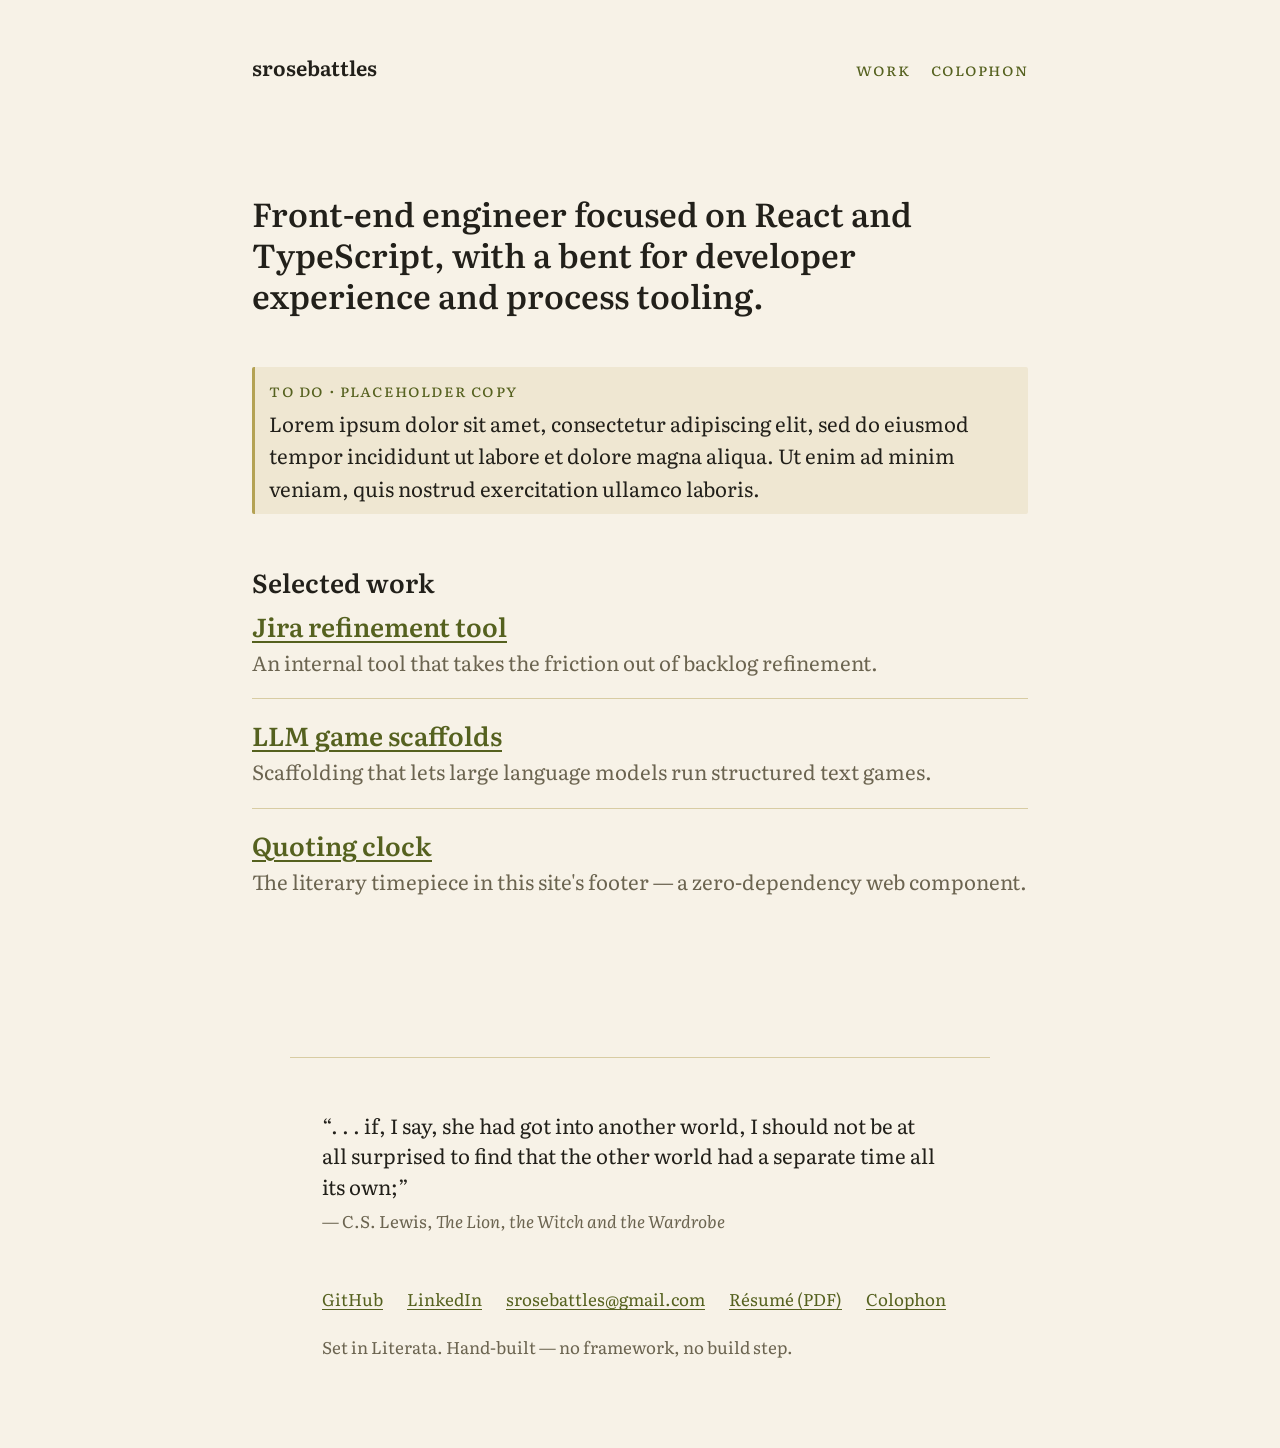
==== index.html @ 92bad184 "Add home page with positioning statement, work index, and shared footer The h1 is the (editable, TOD" ====
<!DOCTYPE html>
<html lang="en">
<head>
  <meta charset="utf-8">
  <meta name="viewport" content="width=device-width, initial-scale=1">
  <!-- TODO(srosebattles): replace the handle with your display name here, in
       the OG tags, and in the JSON-LD Person block below. -->
  <title>srosebattles — front-end engineer</title>
  <meta name="description" content="Portfolio of srosebattles, a front-end engineer focused on React and TypeScript, with a bent for developer experience and process tooling.">
  <meta name="color-scheme" content="light dark">
  <meta name="theme-color" content="#f7f2e7" media="(prefers-color-scheme: light)">
  <meta name="theme-color" content="#1a1914" media="(prefers-color-scheme: dark)">
  <link rel="canonical" href="https://srosebattles.github.io/text-first-portfolio-site/">
  <link rel="icon" href="assets/favicon.svg" type="image/svg+xml">
  <link rel="preload" href="assets/fonts/Literata-latin.woff2" as="font" type="font/woff2" crossorigin>
  <link rel="stylesheet" href="assets/site.css">
  <meta property="og:type" content="website">
  <meta property="og:site_name" content="srosebattles">
  <meta property="og:title" content="srosebattles — front-end engineer">
  <meta property="og:description" content="Front-end engineer focused on React and TypeScript, with a bent for developer experience and process tooling.">
  <meta property="og:url" content="https://srosebattles.github.io/text-first-portfolio-site/">
  <meta property="og:image" content="https://srosebattles.github.io/text-first-portfolio-site/assets/og.png">
  <meta property="og:image:width" content="1200">
  <meta property="og:image:height" content="630">
  <meta property="og:image:alt" content="Text on warm paper: srosebattles, front-end engineer.">
  <meta name="twitter:card" content="summary_large_image">
  <meta name="twitter:title" content="srosebattles — front-end engineer">
  <meta name="twitter:description" content="Front-end engineer focused on React and TypeScript, with a bent for developer experience and process tooling.">
  <meta name="twitter:image" content="https://srosebattles.github.io/text-first-portfolio-site/assets/og.png">
  <script type="module" src="assets/quoting-clock.js"></script>
  <script type="application/ld+json">
  {
    "@context": "https://schema.org",
    "@type": "Person",
    "name": "srosebattles",
    "url": "https://srosebattles.github.io/text-first-portfolio-site/",
    "email": "mailto:srosebattles@gmail.com",
    "jobTitle": "Front-end engineer",
    "sameAs": [
      "https://github.com/srosebattles",
      "https://www.linkedin.com/in/srosebattles"
    ]
  }
  </script>
</head>
<body>
  <a class="skip-link" href="#main">Skip to content</a>

  <header class="site-header">
    <p class="site-name">srosebattles</p>
    <nav class="site-nav" aria-label="Site">
      <ul>
        <li><a href="#work">Work</a></li>
        <li><a href="colophon/">Colophon</a></li>
      </ul>
    </nav>
  </header>

  <main id="main">
    <!-- TODO(srosebattles): edit the positioning statement in your own words. -->
    <h1 class="statement">Front-end engineer focused on React and TypeScript, with&nbsp;a bent for developer experience and process&nbsp;tooling.</h1>

    <!-- TODO(srosebattles): replace with a short about paragraph. -->
    <p data-todo>Lorem ipsum dolor sit amet, consectetur adipiscing elit, sed do
    eiusmod tempor incididunt ut labore et dolore magna aliqua. Ut enim ad minim
    veniam, quis nostrud exercitation ullamco laboris.</p>

    <section id="work" aria-labelledby="work-heading">
      <h2 id="work-heading">Selected work</h2>
      <ol class="work-index">
        <li>
          <h3><a href="work/jira-refinement-tool/">Jira refinement tool</a></h3>
          <!-- TODO(srosebattles): edit this one-sentence hook. -->
          <p>An internal tool that takes the friction out of backlog refinement.</p>
        </li>
        <li>
          <h3><a href="work/llm-game-scaffolds/">LLM game scaffolds</a></h3>
          <!-- TODO(srosebattles): edit this one-sentence hook. -->
          <p>Scaffolding that lets large language models run structured text games.</p>
        </li>
        <li>
          <h3><a href="work/quoting-clock/">Quoting clock</a></h3>
          <!-- TODO(srosebattles): edit this one-sentence hook. -->
          <p>The literary timepiece in this site's footer — a zero-dependency web component.</p>
        </li>
      </ol>
    </section>
  </main>

  <footer class="site-footer">
    <quoting-clock>
      <figure>
        <blockquote>“. . . if, I say, she had got into another world, I should
        not be at all surprised to find that the other world had a separate
        time all its own;”</blockquote>
        <figcaption>— C.S. Lewis, <cite>The Lion, the Witch and the Wardrobe</cite></figcaption>
      </figure>
    </quoting-clock>
    <nav aria-label="Elsewhere">
      <ul>
        <li><a href="https://github.com/srosebattles">GitHub</a></li>
        <li><a href="https://www.linkedin.com/in/srosebattles">LinkedIn</a></li>
        <li><a href="mailto:srosebattles@gmail.com">srosebattles@gmail.com</a></li>
        <li><a href="resume.pdf">Résumé (PDF)</a></li>
        <li><a href="colophon/">Colophon</a></li>
      </ul>
    </nav>
    <p class="fineprint">Set in Literata. Hand-built — no framework, no build step.</p>
  </footer>

  <!-- GoatCounter — the site's only third-party request.
       TODO(srosebattles): register at goatcounter.com and replace the site code. -->
  <script data-goatcounter="https://SROSEBATTLES_TODO.goatcounter.com/count" async src="https://gc.zgo.at/count.js"></script>
</body>
</html>
---- assets/site.css ----
/* ==========================================================================
   site.css — the one stylesheet.
   Order: tokens → fonts → reset → base typography → layout → components
   → states & motion. Colors exist only as tokens in the two blocks below.
   ========================================================================== */

/* --------------------------------------------------------------------------
   1 · Design tokens
   Text colors are AA-checked against both paper and tint (see CLAUDE.md).
   --color-khaki is non-text only: rules, markers, tints, hover decoration.
   -------------------------------------------------------------------------- */

:root {
  color-scheme: light dark;

  /* color: light scheme — warm paper, near-black ink, olive accent */
  --color-paper: #f7f2e7;
  --color-paper-tint: #efe7d2;
  --color-ink: #22201a;
  --color-ink-muted: #6b6450;
  --color-accent-ink: #55611f; /* olive dark enough for text: 6.0:1 on paper */
  --color-khaki: #b4a254;      /* non-text accent only */
  --color-rule: #d8cca3;

  /* type */
  --font-serif: "Literata", Georgia, "Times New Roman", serif;

  /* fluid scale, ~18px→20px body between 320px and 1280px viewports */
  --step--1: clamp(0.94rem, 0.9rem + 0.2vw, 1.06rem);
  --step-0: clamp(1.125rem, 1.07rem + 0.26vw, 1.28rem);
  --step-1: clamp(1.35rem, 1.26rem + 0.44vw, 1.62rem);
  --step-2: clamp(1.62rem, 1.47rem + 0.73vw, 2.07rem);
  --step-3: clamp(1.94rem, 1.71rem + 1.16vw, 2.66rem);

  /* space */
  --gutter: clamp(1rem, 4vw, 2rem);
  --space-s: 0.75rem;
  --space-m: 1.25rem;
  --space-l: clamp(2rem, 1.6rem + 2vw, 3.25rem);
  --space-xl: clamp(3.25rem, 2.4rem + 4vw, 5.5rem);

  /* body measure: 65–75ch per the design system */
  --measure: 70ch;
}

@media (prefers-color-scheme: dark) {
  :root {
    /* dark scheme — accent shifts to desaturated sage/gold-green */
    --color-paper: #1a1914;
    --color-paper-tint: #24221a;
    --color-ink: #eae3d2;
    --color-ink-muted: #a89f87;
    --color-accent-ink: #b9be8c; /* sage: 9.1:1 on dark paper */
    --color-khaki: #6e6f4c;
    --color-rule: #3a382b;
  }
}

/* --------------------------------------------------------------------------
   2 · Fonts — self-hosted Literata, variable (opsz 7–72, wght 200–900)
   -------------------------------------------------------------------------- */

@font-face {
  font-family: "Literata";
  src: url("fonts/Literata-latin.woff2") format("woff2");
  font-weight: 200 900;
  font-style: normal;
  font-display: swap;
}

@font-face {
  font-family: "Literata";
  src: url("fonts/Literata-Italic-latin.woff2") format("woff2");
  font-weight: 200 900;
  font-style: italic;
  font-display: swap;
}

/* --------------------------------------------------------------------------
   3 · Reset (small on purpose)
   -------------------------------------------------------------------------- */

*,
*::before,
*::after {
  box-sizing: border-box;
}

body,
h1,
h2,
h3,
p,
ul,
ol,
li,
figure,
blockquote {
  margin: 0;
}

/* --------------------------------------------------------------------------
   4 · Base typography
   -------------------------------------------------------------------------- */

html {
  background: var(--color-paper);
}

body {
  font-family: var(--font-serif);
  font-size: var(--step-0);
  font-optical-sizing: auto;
  line-height: 1.6;
  color: var(--color-ink);
  background: var(--color-paper);
  -webkit-text-size-adjust: 100%;
}

h1 {
  font-size: var(--step-3);
  font-weight: 640;
  line-height: 1.15;
  text-wrap: balance;
}

h2 {
  font-size: var(--step-1);
  font-weight: 600;
  line-height: 1.25;
  margin-block: var(--space-l) var(--space-s);
  text-wrap: balance;
}

h3 {
  font-size: var(--step-0);
  font-weight: 640;
  line-height: 1.3;
  margin-block: var(--space-m) var(--space-s);
}

p,
ul,
ol {
  margin-block-end: 1em;
}

a {
  color: var(--color-accent-ink);
  text-decoration-thickness: 0.06em;
  text-underline-offset: 0.16em;
}

a:hover {
  text-decoration-color: var(--color-khaki);
  text-decoration-thickness: 0.12em;
}

::selection {
  background: var(--color-khaki);
  color: var(--color-ink);
}

/* --------------------------------------------------------------------------
   5 · Layout — one centered column of readable measure
   -------------------------------------------------------------------------- */

.site-header,
main,
.site-footer {
  max-inline-size: var(--measure);
  margin-inline: auto;
  padding-inline: var(--gutter);
}

main {
  padding-block-end: var(--space-xl);
}

/* --------------------------------------------------------------------------
   6 · Components
   -------------------------------------------------------------------------- */

/* Skip link — first focusable element on every page */
.skip-link {
  position: absolute;
  inset-block-start: 0.75rem;
  inset-inline-start: 0.75rem;
  z-index: 1;
  padding: 0.5rem 0.9rem;
  background: var(--color-paper);
  border: 1px solid var(--color-khaki);
  transform: translateY(calc(-100% - 1.5rem));
}

.skip-link:focus-visible {
  transform: none;
}

/* Site header */
.site-header {
  display: flex;
  flex-wrap: wrap;
  align-items: baseline;
  justify-content: space-between;
  gap: var(--space-s) var(--space-m);
  padding-block: var(--space-l) var(--space-xl);
}

.site-name {
  font-weight: 640;
  font-size: var(--step-0);
}

.site-name a {
  color: inherit;
  text-decoration: none;
}

.site-name a:hover {
  text-decoration: underline;
  text-decoration-color: var(--color-khaki);
  text-decoration-thickness: 0.12em;
}

.site-nav ul {
  display: flex;
  gap: var(--space-m);
  list-style: none;
  padding: 0;
  margin: 0;
}

.site-nav a {
  font-size: var(--step--1);
  font-variant-caps: all-small-caps;
  letter-spacing: 0.07em;
  text-decoration: none;
}

.site-nav a:hover {
  text-decoration: underline;
  text-decoration-color: var(--color-khaki);
}

.site-nav a[aria-current="page"] {
  color: var(--color-ink-muted);
  border-block-end: 2px solid var(--color-khaki);
}

/* Masthead (home) */
.masthead {
  padding-block: var(--space-xl) 0;
}

/* Statement — the home page's h1 is the positioning statement */
.statement {
  font-size: var(--step-2);
  font-weight: 560;
  line-height: 1.25;
  margin-block-end: var(--space-l);
}

/* Standfirst — the big opening line on every page */
.standfirst {
  font-size: var(--step-1);
  font-weight: 380;
  line-height: 1.4;
  margin-block: var(--space-m) 0;
  text-wrap: pretty;
}

/* Tech-context line on case studies */
.tech-context {
  font-size: var(--step--1);
  font-variant-caps: all-small-caps;
  letter-spacing: 0.07em;
  color: var(--color-ink-muted);
  margin-block: var(--space-s) 0;
}

/* Case-study index on the home page */
.work-index {
  list-style: none;
  padding: 0;
}

.work-index > li + li {
  margin-block-start: var(--space-m);
  border-block-start: 1px solid var(--color-rule);
  padding-block-start: var(--space-m);
}

.work-index h3 {
  margin-block: 0 0.15rem;
  font-size: var(--step-1);
  font-weight: 600;
}

.work-index p {
  margin: 0;
  color: var(--color-ink-muted);
}

/* Placeholder copy awaiting the owner's own words */
[data-todo] {
  background: var(--color-paper-tint);
  border-inline-start: 3px solid var(--color-khaki);
  border-radius: 2px;
  padding: 0.6rem 0.9rem;
}

[data-todo]::before {
  content: "to do · placeholder copy";
  display: block;
  font-size: var(--step--1);
  font-variant-caps: all-small-caps;
  letter-spacing: 0.07em;
  color: var(--color-accent-ink);
  margin-block-end: 0.2rem;
}

/* Site footer */
.site-footer {
  border-block-start: 1px solid var(--color-rule);
  margin-block-start: var(--space-l);
  padding-block: var(--space-l) var(--space-xl);
  font-size: var(--step--1);
}

.site-footer nav ul {
  display: flex;
  flex-wrap: wrap;
  gap: 0.35rem 1.5rem;
  list-style: none;
  padding: 0;
  margin: 0;
}

.fineprint {
  color: var(--color-ink-muted);
  margin-block: var(--space-m) 0;
}

/* Quoting clock — <quoting-clock> custom element, static fallback inside */
quoting-clock {
  display: block;
  margin-block-end: var(--space-l);
}

quoting-clock .clock-time {
  font-variant-caps: all-small-caps;
  letter-spacing: 0.07em;
  color: var(--color-accent-ink);
  margin-block-end: 0.35rem;
}

quoting-clock .clock-time::before {
  content: "";
  display: inline-block;
  inline-size: 1.5rem;
  block-size: 0.14em;
  background: var(--color-khaki);
  margin-inline-end: 0.6rem;
  vertical-align: 0.22em;
}

quoting-clock blockquote {
  font-size: var(--step-0);
  line-height: 1.5;
  text-wrap: pretty;
}

quoting-clock figcaption {
  color: var(--color-ink-muted);
  margin-block-start: 0.35rem;
}

/* --------------------------------------------------------------------------
   7 · States & motion — all motion gated on prefers-reduced-motion
   -------------------------------------------------------------------------- */

:focus-visible {
  outline: 2px solid var(--color-accent-ink);
  outline-offset: 3px;
  border-radius: 1px;
}

@keyframes clock-fade {
  from {
    opacity: 0;
    translate: 0 0.3rem;
  }
  to {
    opacity: 1;
    translate: 0 0;
  }
}

@media (prefers-reduced-motion: no-preference) {
  html {
    scroll-behavior: smooth;
  }

  a {
    transition: text-decoration-color 150ms ease, text-decoration-thickness 150ms ease;
  }

  quoting-clock .clock-swap {
    animation: clock-fade 500ms ease-out both;
  }
}
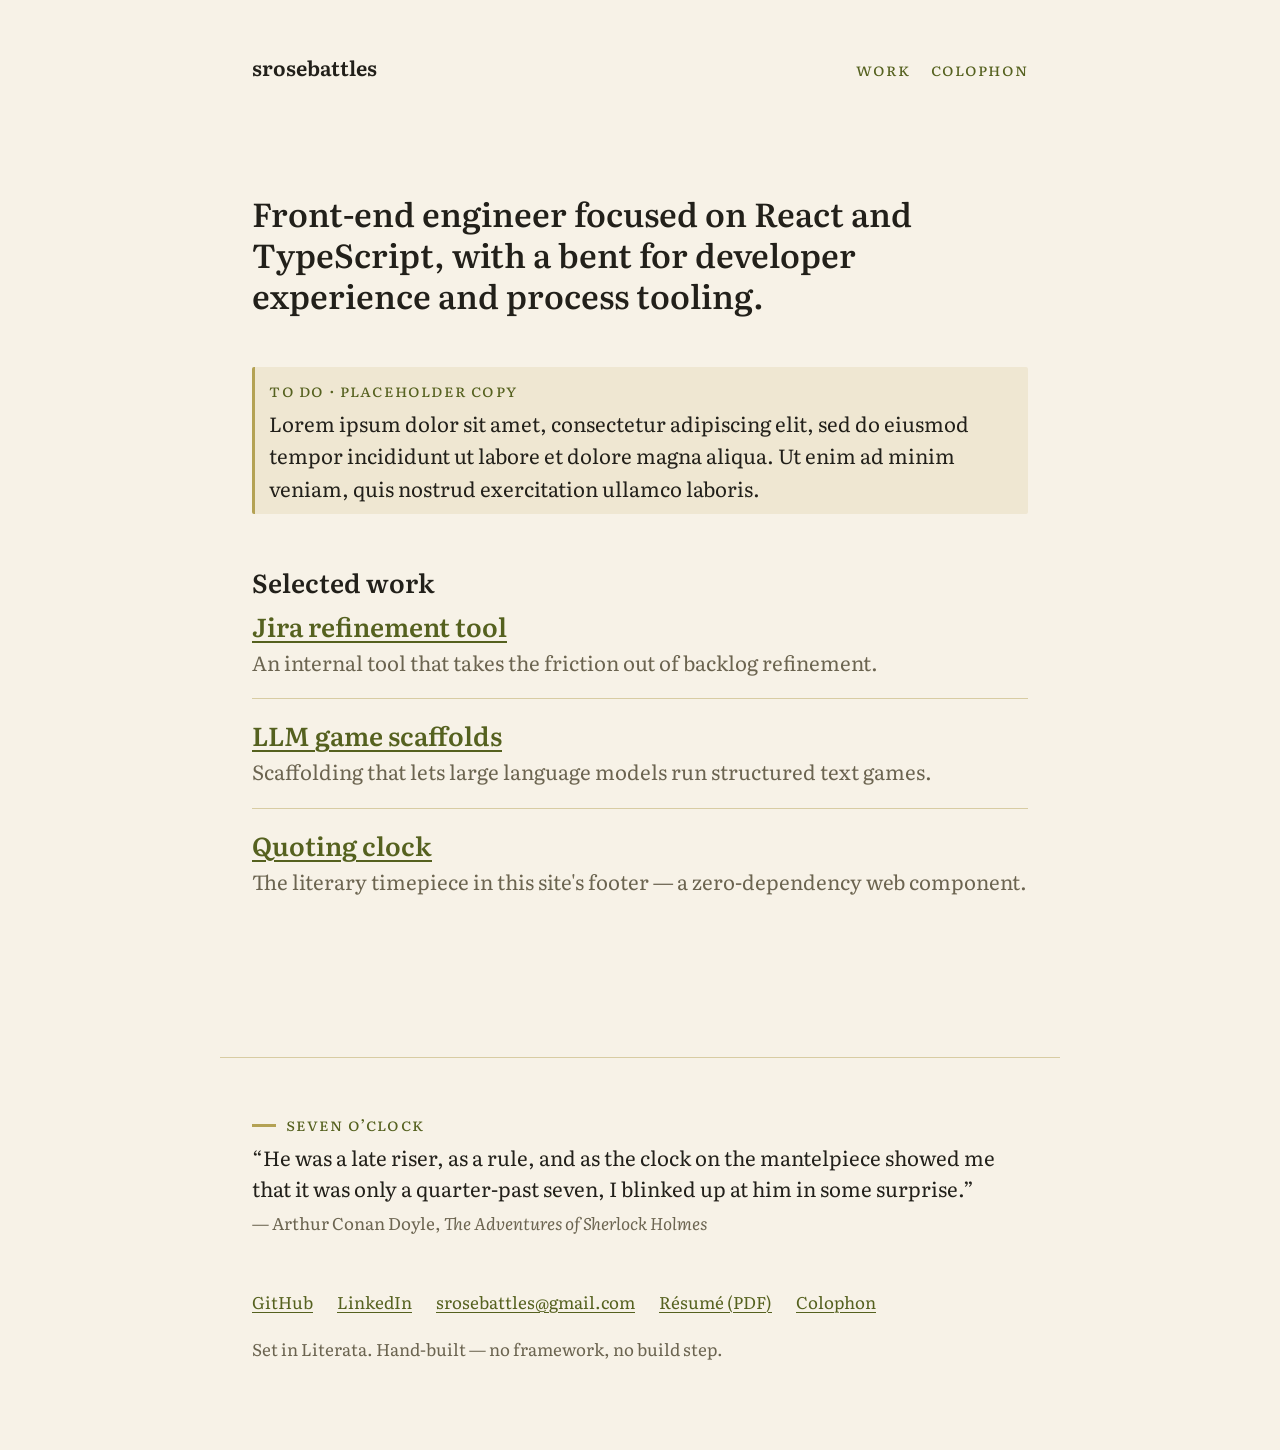
==== commit c851aaff: "Remove the tagline from the Open Graph card The card is now the wordmark alone, so it makes no claim" ====
--- a/index.html
+++ b/index.html
@@ -22,7 +22,7 @@
   <meta property="og:image" content="https://srosebattles.github.io/text-first-portfolio-site/assets/og.png">
   <meta property="og:image:width" content="1200">
   <meta property="og:image:height" content="630">
-  <meta property="og:image:alt" content="Text on warm paper: srosebattles, front-end engineer.">
+  <meta property="og:image:alt" content="Text on warm paper: srosebattles.">
   <meta name="twitter:card" content="summary_large_image">
   <meta name="twitter:title" content="srosebattles — front-end engineer">
   <meta name="twitter:description" content="Front-end engineer focused on React and TypeScript, with a bent for developer experience and process tooling.">
--- a/assets/site.css
+++ b/assets/site.css
@@ -156,6 +156,14 @@
   text-decoration-thickness: 0.12em;
 }
 
+code {
+  font-family: ui-monospace, "SF Mono", Menlo, Consolas, monospace;
+  font-size: 0.85em;
+  background: var(--color-paper-tint);
+  padding: 0.1em 0.35em;
+  border-radius: 3px;
+}
+
 ::selection {
   background: var(--color-khaki);
   color: var(--color-ink);
@@ -320,11 +328,15 @@
   margin-block-end: 0.2rem;
 }
 
-/* Site footer */
+/* Site footer. NB: the measure is in ch, so the container must keep the
+   body font-size — only inner text scales down. */
 .site-footer {
   border-block-start: 1px solid var(--color-rule);
   margin-block-start: var(--space-l);
   padding-block: var(--space-l) var(--space-xl);
+}
+
+.site-footer nav {
   font-size: var(--step--1);
 }
 
@@ -338,6 +350,7 @@
 }
 
 .fineprint {
+  font-size: var(--step--1);
   color: var(--color-ink-muted);
   margin-block: var(--space-m) 0;
 }
@@ -349,6 +362,7 @@
 }
 
 quoting-clock .clock-time {
+  font-size: var(--step--1);
   font-variant-caps: all-small-caps;
   letter-spacing: 0.07em;
   color: var(--color-accent-ink);
@@ -372,6 +386,7 @@
 }
 
 quoting-clock figcaption {
+  font-size: var(--step--1);
   color: var(--color-ink-muted);
   margin-block-start: 0.35rem;
 }
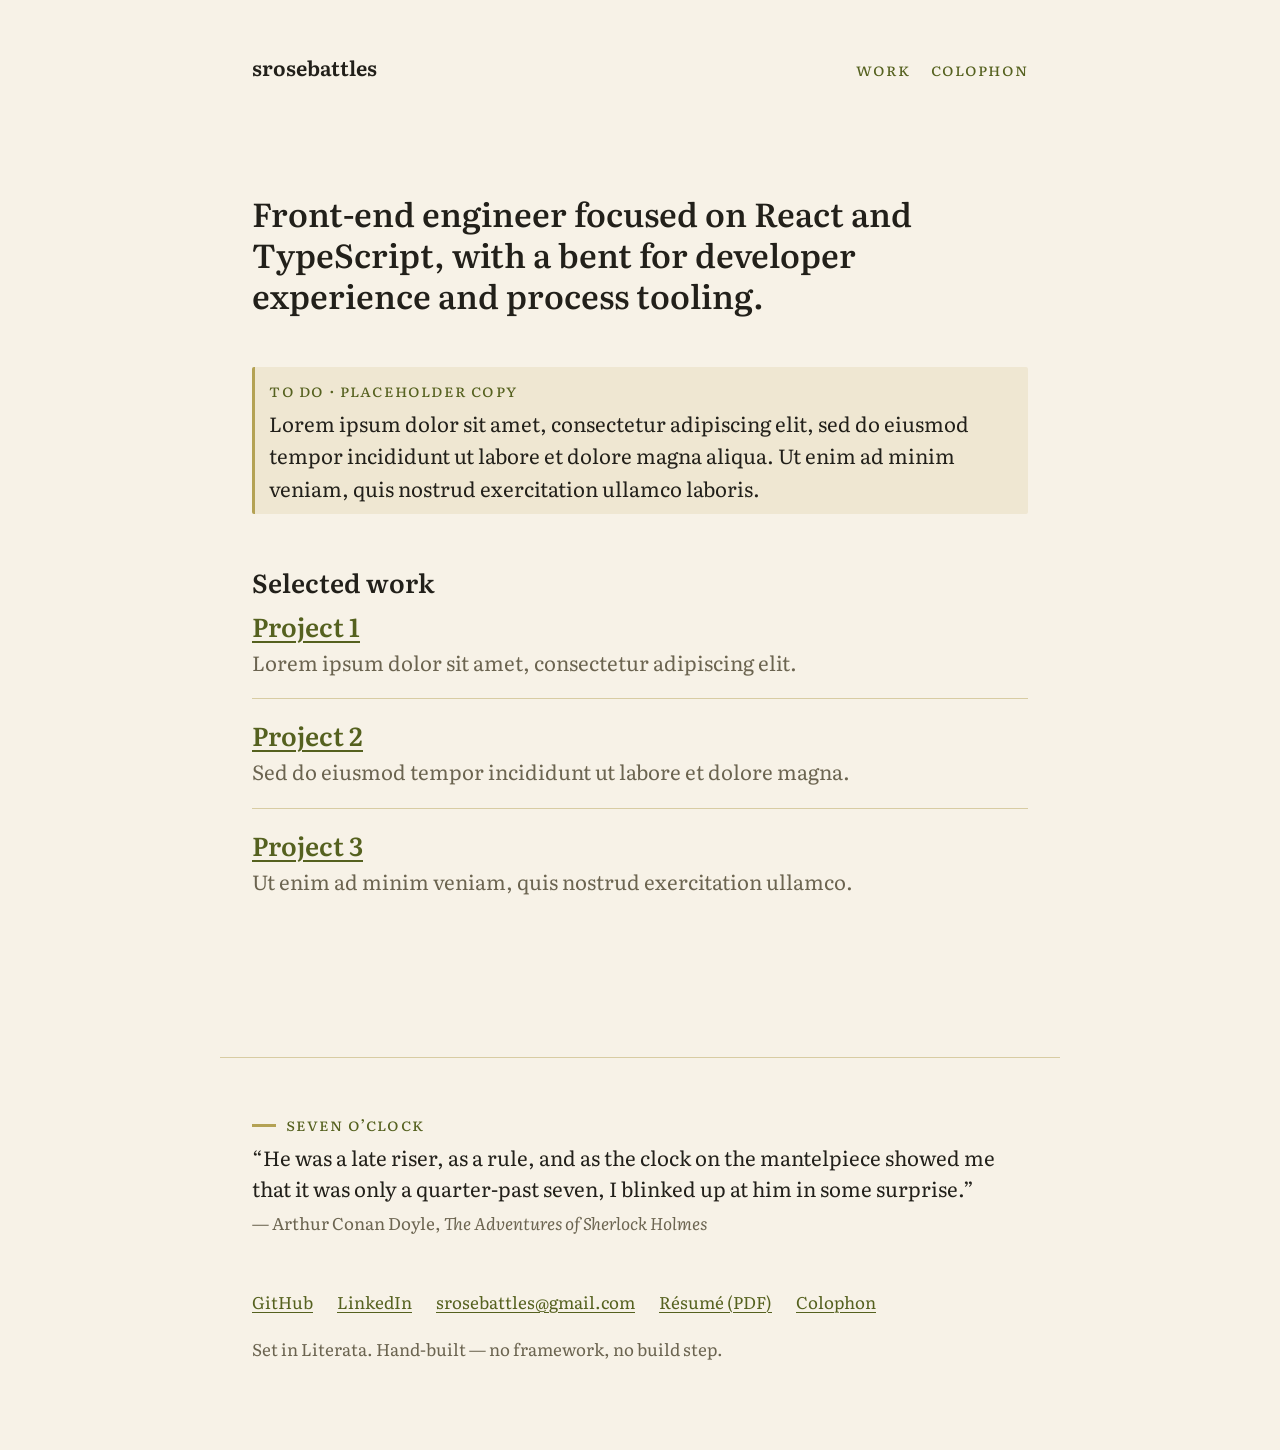
==== commit 56f70159: "Neutralize case studies to Project 1-3 placeholders Real project names and invented descriptions wer" ====
--- a/index.html
+++ b/index.html
@@ -69,19 +69,19 @@
       <h2 id="work-heading">Selected work</h2>
       <ol class="work-index">
         <li>
-          <h3><a href="work/jira-refinement-tool/">Jira refinement tool</a></h3>
+          <h3><a href="work/project-1/">Project 1</a></h3>
           <!-- TODO(srosebattles): edit this one-sentence hook. -->
-          <p>An internal tool that takes the friction out of backlog refinement.</p>
+          <p>Lorem ipsum dolor sit amet, consectetur adipiscing elit.</p>
         </li>
         <li>
-          <h3><a href="work/llm-game-scaffolds/">LLM game scaffolds</a></h3>
+          <h3><a href="work/project-2/">Project 2</a></h3>
           <!-- TODO(srosebattles): edit this one-sentence hook. -->
-          <p>Scaffolding that lets large language models run structured text games.</p>
+          <p>Sed do eiusmod tempor incididunt ut labore et dolore magna.</p>
         </li>
         <li>
-          <h3><a href="work/quoting-clock/">Quoting clock</a></h3>
+          <h3><a href="work/project-3/">Project 3</a></h3>
           <!-- TODO(srosebattles): edit this one-sentence hook. -->
-          <p>The literary timepiece in this site's footer — a zero-dependency web component.</p>
+          <p>Ut enim ad minim veniam, quis nostrud exercitation ullamco.</p>
         </li>
       </ol>
     </section>
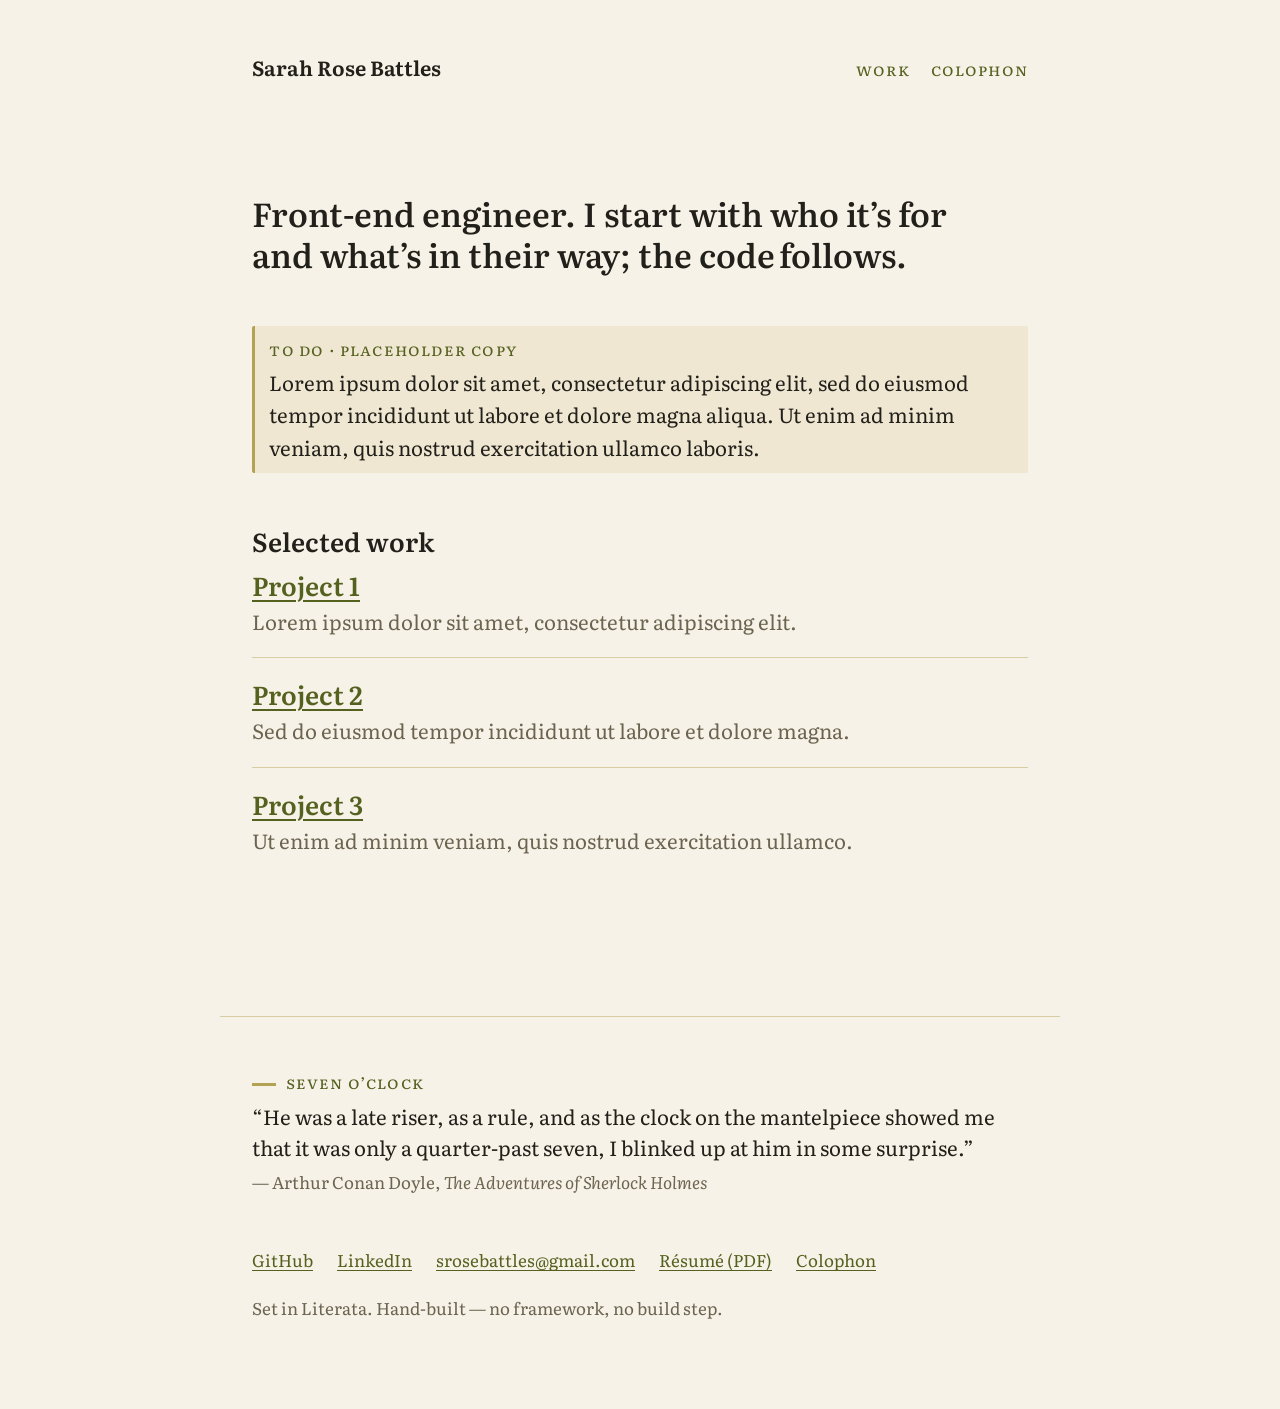
==== commit 3ae5227b: "Use Sarah Rose Battles and the real tagline as the site identity Name replaces the handle in titles," ====
--- a/index.html
+++ b/index.html
@@ -3,10 +3,8 @@
 <head>
   <meta charset="utf-8">
   <meta name="viewport" content="width=device-width, initial-scale=1">
-  <!-- TODO(srosebattles): replace the handle with your display name here, in
-       the OG tags, and in the JSON-LD Person block below. -->
-  <title>srosebattles — front-end engineer</title>
-  <meta name="description" content="Portfolio of srosebattles, a front-end engineer focused on React and TypeScript, with a bent for developer experience and process tooling.">
+  <title>Sarah Rose Battles — front-end engineer</title>
+  <meta name="description" content="Sarah Rose Battles — Front-end engineer. I start with who it’s for and what’s in their way; the code follows.">
   <meta name="color-scheme" content="light dark">
   <meta name="theme-color" content="#f7f2e7" media="(prefers-color-scheme: light)">
   <meta name="theme-color" content="#1a1914" media="(prefers-color-scheme: dark)">
@@ -16,23 +14,23 @@
   <link rel="stylesheet" href="assets/site.css">
   <meta property="og:type" content="website">
   <meta property="og:site_name" content="srosebattles">
-  <meta property="og:title" content="srosebattles — front-end engineer">
-  <meta property="og:description" content="Front-end engineer focused on React and TypeScript, with a bent for developer experience and process tooling.">
+  <meta property="og:title" content="Sarah Rose Battles — front-end engineer">
+  <meta property="og:description" content="Front-end engineer. I start with who it’s for and what’s in their way; the code follows.">
   <meta property="og:url" content="https://srosebattles.github.io/text-first-portfolio-site/">
   <meta property="og:image" content="https://srosebattles.github.io/text-first-portfolio-site/assets/og.png">
   <meta property="og:image:width" content="1200">
   <meta property="og:image:height" content="630">
   <meta property="og:image:alt" content="Text on warm paper: srosebattles.">
   <meta name="twitter:card" content="summary_large_image">
-  <meta name="twitter:title" content="srosebattles — front-end engineer">
-  <meta name="twitter:description" content="Front-end engineer focused on React and TypeScript, with a bent for developer experience and process tooling.">
+  <meta name="twitter:title" content="Sarah Rose Battles — front-end engineer">
+  <meta name="twitter:description" content="Front-end engineer. I start with who it’s for and what’s in their way; the code follows.">
   <meta name="twitter:image" content="https://srosebattles.github.io/text-first-portfolio-site/assets/og.png">
   <script type="module" src="assets/quoting-clock.js"></script>
   <script type="application/ld+json">
   {
     "@context": "https://schema.org",
     "@type": "Person",
-    "name": "srosebattles",
+    "name": "Sarah Rose Battles",
     "url": "https://srosebattles.github.io/text-first-portfolio-site/",
     "email": "mailto:srosebattles@gmail.com",
     "jobTitle": "Front-end engineer",
@@ -47,7 +45,7 @@
   <a class="skip-link" href="#main">Skip to content</a>
 
   <header class="site-header">
-    <p class="site-name">srosebattles</p>
+    <p class="site-name">Sarah Rose Battles</p>
     <nav class="site-nav" aria-label="Site">
       <ul>
         <li><a href="#work">Work</a></li>
@@ -57,8 +55,7 @@
   </header>
 
   <main id="main">
-    <!-- TODO(srosebattles): edit the positioning statement in your own words. -->
-    <h1 class="statement">Front-end engineer focused on React and TypeScript, with&nbsp;a bent for developer experience and process&nbsp;tooling.</h1>
+    <h1 class="statement">Front-end engineer. I&nbsp;start with who it’s for and what’s in their way; the code follows.</h1>
 
     <!-- TODO(srosebattles): replace with a short about paragraph. -->
     <p data-todo>Lorem ipsum dolor sit amet, consectetur adipiscing elit, sed do
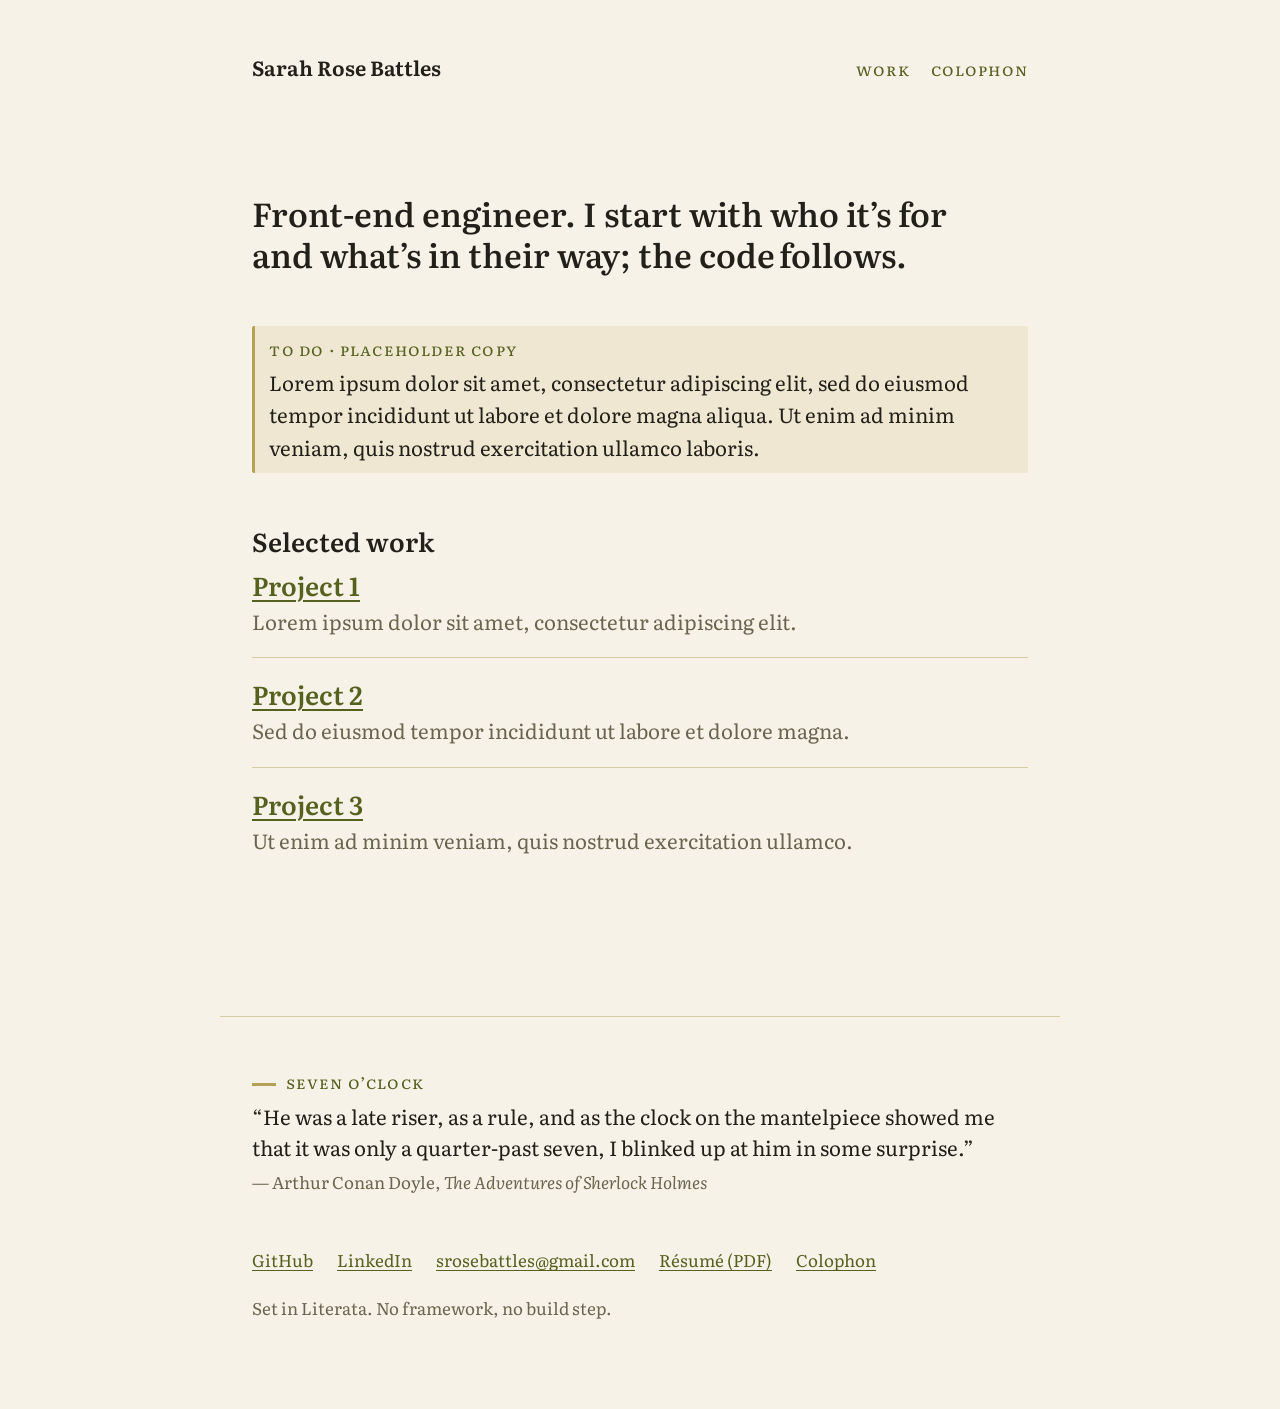
==== commit 5ce18862: "edit text" ====
--- a/index.html
+++ b/index.html
@@ -20,7 +20,7 @@
   <meta property="og:image" content="https://srosebattles.github.io/text-first-portfolio-site/assets/og.png">
   <meta property="og:image:width" content="1200">
   <meta property="og:image:height" content="630">
-  <meta property="og:image:alt" content="Text on warm paper: srosebattles.">
+  <meta property="og:image:alt" content="Text on warm paper: Sarah Rose Battles — front-end engineer.">
   <meta name="twitter:card" content="summary_large_image">
   <meta name="twitter:title" content="Sarah Rose Battles — front-end engineer">
   <meta name="twitter:description" content="Front-end engineer. I start with who it’s for and what’s in their way; the code follows.">
@@ -102,7 +102,7 @@
         <li><a href="colophon/">Colophon</a></li>
       </ul>
     </nav>
-    <p class="fineprint">Set in Literata. Hand-built — no framework, no build step.</p>
+    <p class="fineprint">Set in Literata. No framework, no build step.</p>
   </footer>
 
   <!-- GoatCounter — the site's only third-party request.
